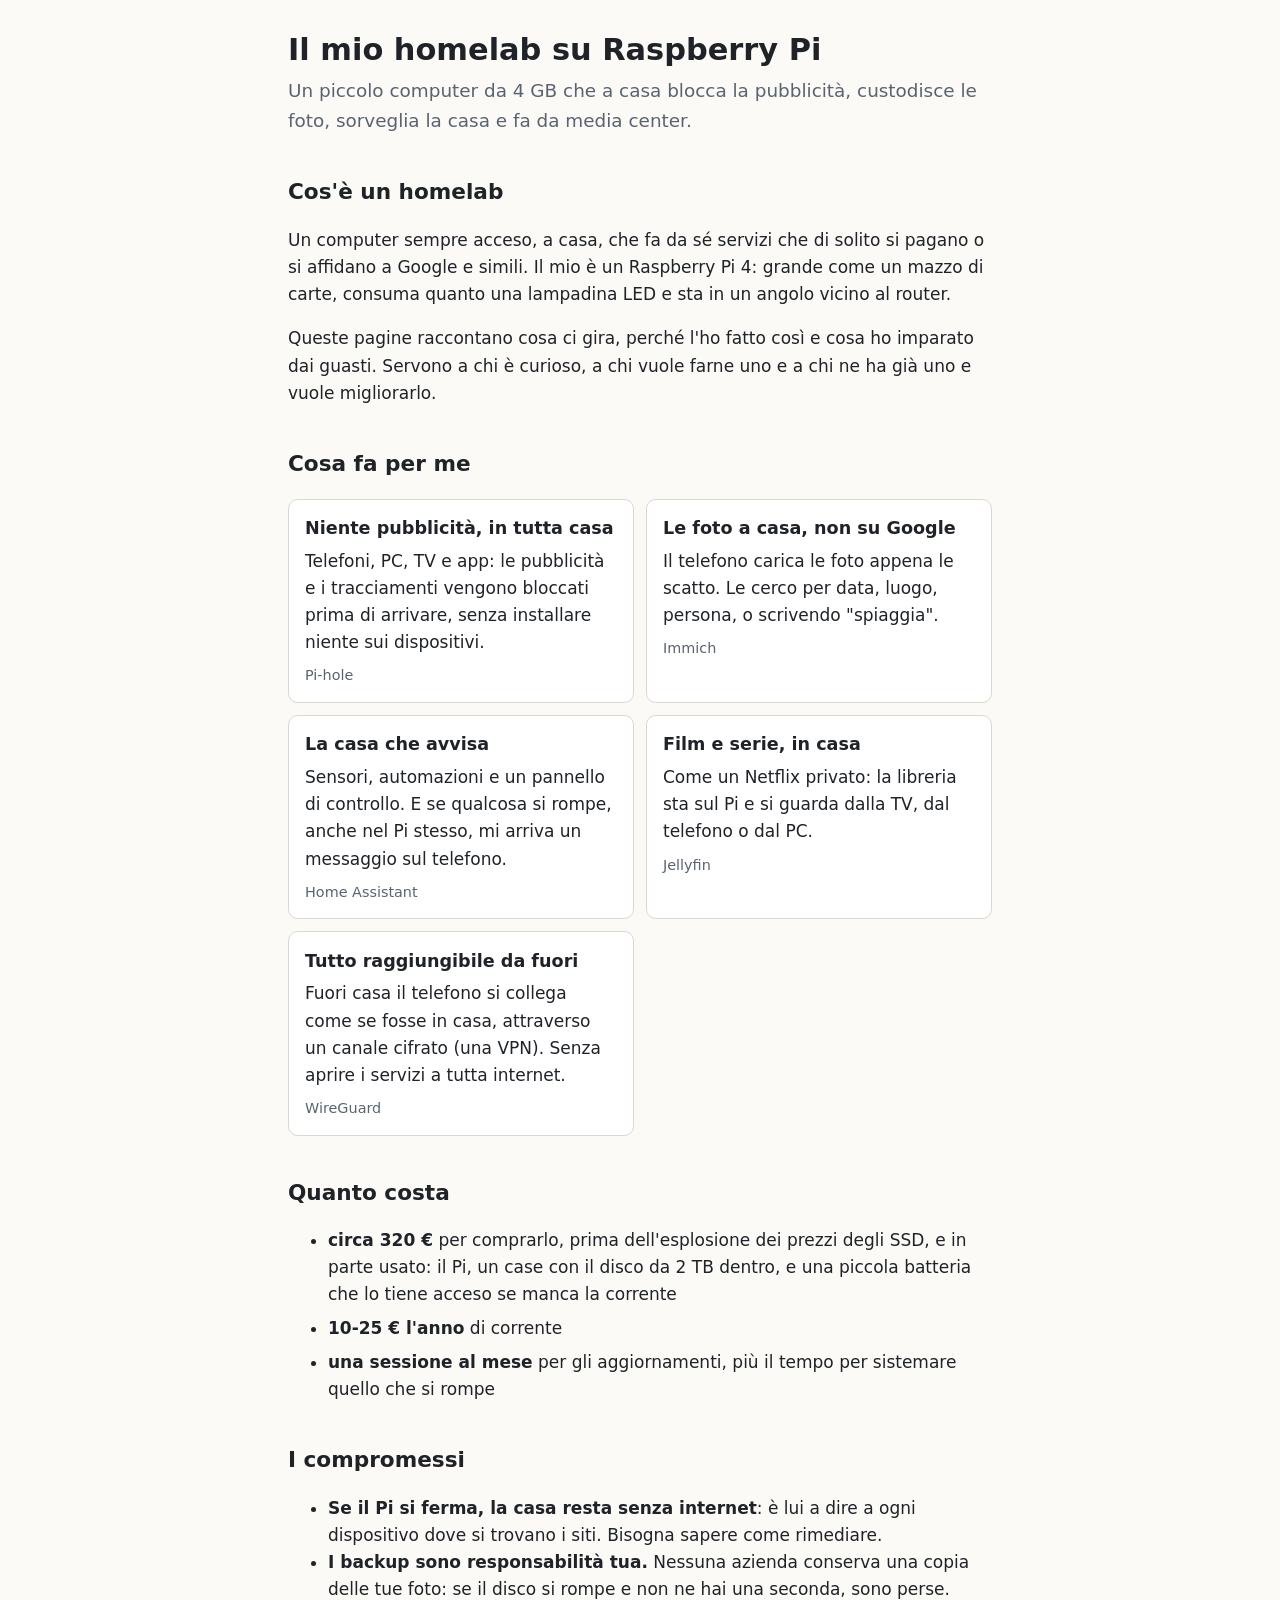
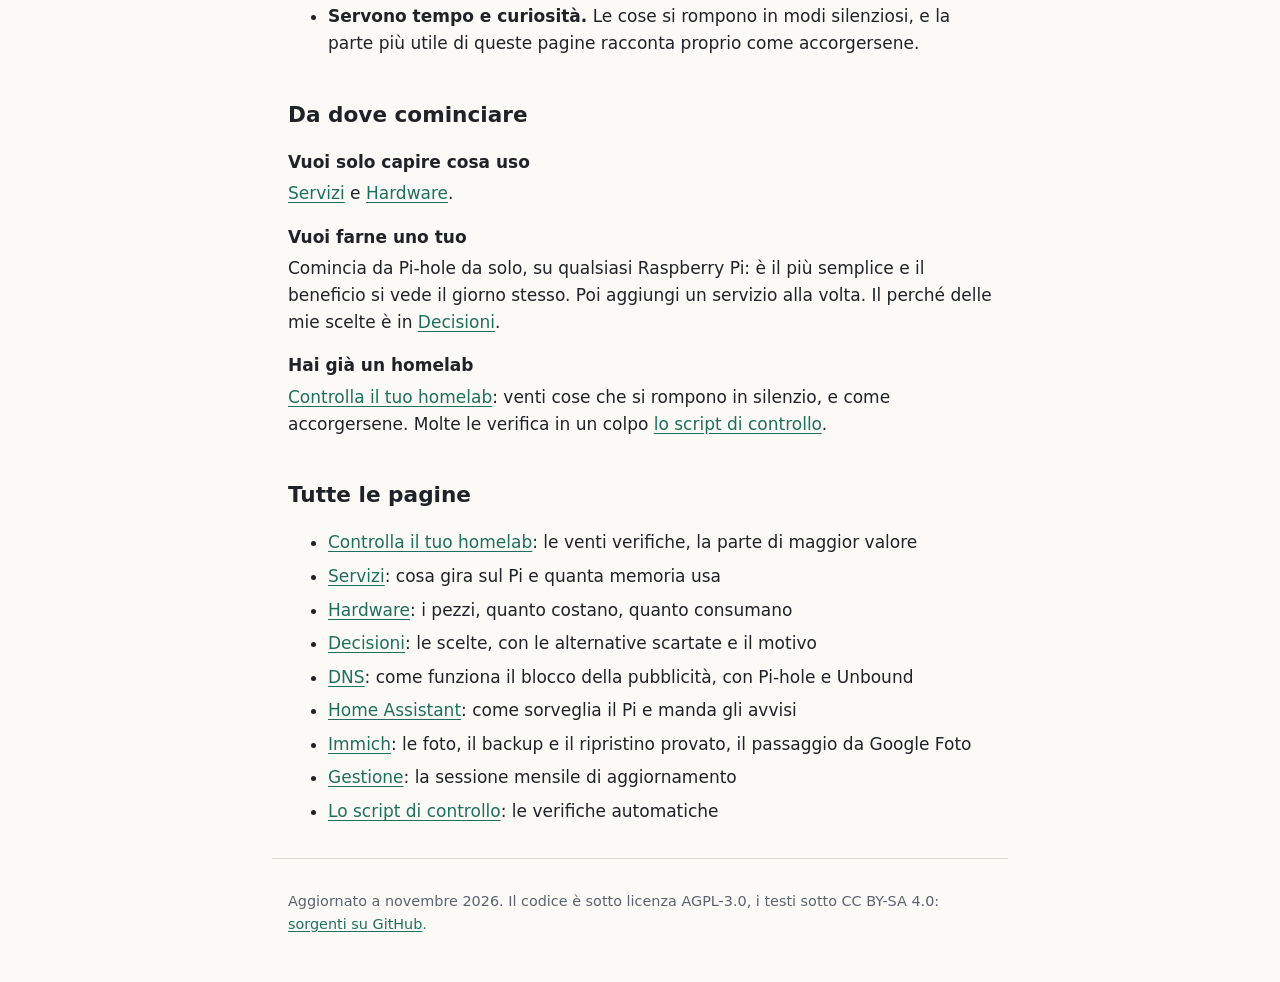
==== index.html @ 5ccc19b3 "feat: prima versione del sito Pagina iniziale, nove pagine in docs/, script controlla-homelab.sh e c" ====
<!DOCTYPE html>
<html lang="it">
<head>
    <meta charset="UTF-8">
    <meta name="viewport" content="width=device-width, initial-scale=1.0">
    <meta name="robots" content="noindex">
    <meta name="referrer" content="no-referrer">
    <meta http-equiv="Content-Security-Policy" content="default-src 'self'; img-src 'self' data:; base-uri 'self'">
    <title>Il mio homelab su Raspberry Pi</title>
    <link rel="icon" href="data:,">
    <link rel="stylesheet" href="assets/style.css">
</head>
<body>
<main>
    <header>
        <h1>Il mio homelab su Raspberry Pi</h1>
        <p class="sottotitolo">Un piccolo computer da 4 GB che a casa blocca la pubblicità, custodisce
        le foto, sorveglia la casa e fa da media center.</p>
    </header>

    <section>
        <h2>Cos'è un homelab</h2>
        <p>Un computer sempre acceso, a casa, che fa da sé servizi che di solito si pagano o si
        affidano a Google e simili. Il mio è un Raspberry Pi 4: grande come un mazzo di carte,
        consuma quanto una lampadina LED e sta in un angolo vicino al router.</p>
        <p>Queste pagine raccontano cosa ci gira, perché l'ho fatto così e cosa ho imparato dai
        guasti. Servono a chi è curioso, a chi vuole farne uno e a chi ne ha già uno e vuole
        migliorarlo.</p>
    </section>

    <section>
        <h2>Cosa fa per me</h2>
        <ul class="riquadri">
            <li>
                <h3>Niente pubblicità, in tutta casa</h3>
                <p>Telefoni, PC, TV e app: le pubblicità e i tracciamenti vengono bloccati prima
                di arrivare, senza installare niente sui dispositivi.</p>
                <p class="programma">Pi-hole</p>
            </li>
            <li>
                <h3>Le foto a casa, non su Google</h3>
                <p>Il telefono carica le foto appena le scatto. Le cerco per data, luogo, persona,
                o scrivendo "spiaggia".</p>
                <p class="programma">Immich</p>
            </li>
            <li>
                <h3>La casa che avvisa</h3>
                <p>Sensori, automazioni e un pannello di controllo. E se qualcosa si rompe, anche
                nel Pi stesso, mi arriva un messaggio sul telefono.</p>
                <p class="programma">Home Assistant</p>
            </li>
            <li>
                <h3>Film e serie, in casa</h3>
                <p>Come un Netflix privato: la libreria sta sul Pi e si guarda dalla TV, dal
                telefono o dal PC.</p>
                <p class="programma">Jellyfin</p>
            </li>
            <li>
                <h3>Tutto raggiungibile da fuori</h3>
                <p>Fuori casa il telefono si collega come se fosse in casa, attraverso un canale
                cifrato (una VPN). Senza aprire i servizi a tutta internet.</p>
                <p class="programma">WireGuard</p>
            </li>
        </ul>
    </section>

    <section>
        <h2>Quanto costa</h2>
        <ul class="cifre">
            <li><strong>circa 320 €</strong> per comprarlo, prima dell'esplosione dei prezzi degli
            SSD, e in parte usato: il Pi, un case con il disco da 2 TB dentro, e una piccola
            batteria che lo tiene acceso se manca la corrente</li>
            <li><strong>10-25 € l'anno</strong> di corrente</li>
            <li><strong>una sessione al mese</strong> per gli aggiornamenti, più il tempo per
            sistemare quello che si rompe</li>
        </ul>
    </section>

    <section>
        <h2>I compromessi</h2>
        <ul>
            <li><strong>Se il Pi si ferma, la casa resta senza internet</strong>: è lui a dire a
            ogni dispositivo dove si trovano i siti. Bisogna sapere come rimediare.</li>
            <li><strong>I backup sono responsabilità tua.</strong> Nessuna azienda conserva una
            copia delle tue foto: se il disco si rompe e non ne hai una seconda, sono perse.</li>
            <li><strong>Servono tempo e curiosità.</strong> Le cose si rompono in modi
            silenziosi, e la parte più utile di queste pagine racconta proprio come
            accorgersene.</li>
        </ul>
    </section>

    <section>
        <h2>Da dove cominciare</h2>
        <dl class="percorsi">
            <dt>Vuoi solo capire cosa uso</dt>
            <dd><a href="pagina.html?doc=servizi">Servizi</a> e
            <a href="pagina.html?doc=hardware">Hardware</a>.</dd>
            <dt>Vuoi farne uno tuo</dt>
            <dd>Comincia da Pi-hole da solo, su qualsiasi Raspberry Pi: è il più semplice e il
            beneficio si vede il giorno stesso. Poi aggiungi un servizio alla volta. Il perché
            delle mie scelte è in <a href="pagina.html?doc=decisioni">Decisioni</a>.</dd>
            <dt>Hai già un homelab</dt>
            <dd><a href="pagina.html?doc=controlla">Controlla il tuo homelab</a>: venti cose che
            si rompono in silenzio, e come accorgersene. Molte le verifica in un colpo
            <a href="pagina.html?doc=diagnostica">lo script di controllo</a>.</dd>
        </dl>
    </section>

    <section>
        <h2>Tutte le pagine</h2>
        <ul class="indice">
            <li><a href="pagina.html?doc=controlla">Controlla il tuo homelab</a>: le venti
            verifiche, la parte di maggior valore</li>
            <li><a href="pagina.html?doc=servizi">Servizi</a>: cosa gira sul Pi e quanta memoria
            usa</li>
            <li><a href="pagina.html?doc=hardware">Hardware</a>: i pezzi, quanto costano, quanto
            consumano</li>
            <li><a href="pagina.html?doc=decisioni">Decisioni</a>: le scelte, con le alternative
            scartate e il motivo</li>
            <li><a href="pagina.html?doc=dns">DNS</a>: come funziona il blocco della pubblicità,
            con Pi-hole e Unbound</li>
            <li><a href="pagina.html?doc=home-assistant">Home Assistant</a>: come sorveglia il Pi
            e manda gli avvisi</li>
            <li><a href="pagina.html?doc=immich">Immich</a>: le foto, il backup e il ripristino
            provato, il passaggio da Google Foto</li>
            <li><a href="pagina.html?doc=gestione">Gestione</a>: la sessione mensile di
            aggiornamento</li>
            <li><a href="pagina.html?doc=diagnostica">Lo script di controllo</a>: le verifiche
            automatiche</li>
        </ul>
    </section>
</main>

<footer>
    <p>Aggiornato a novembre 2026. Il codice è sotto licenza AGPL-3.0, i testi sotto
    CC BY-SA 4.0: <a href="https://github.com/AlbGri/raspi-homelab">sorgenti su GitHub</a>.</p>
</footer>
</body>
</html>
---- assets/style.css ----
:root {
    --sfondo: #fbfaf7;
    --testo: #1f2328;
    --tenue: #5b6370;
    --bordo: #dcd8cf;
    --riquadro: #ffffff;
    --accento: #1f6f5c;
    --codice: #f1efe9;
    color-scheme: light;
}

@media (prefers-color-scheme: dark) {
    :root {
        --sfondo: #16181b;
        --testo: #e6e3dc;
        --tenue: #9aa1ab;
        --bordo: #2e3238;
        --riquadro: #1d2024;
        --accento: #6cc4a8;
        --codice: #23272c;
        color-scheme: dark;
    }
}

* { box-sizing: border-box; }

body {
    margin: 0;
    background: var(--sfondo);
    color: var(--testo);
    font: 1.0625rem/1.6 system-ui, -apple-system, "Segoe UI", Roboto, sans-serif;
}

/* La lunghezza del rigo la decide la colonna: il testo dentro va a capo solo al suo bordo */
main, footer {
    max-width: 46rem;
    margin: 0 auto;
    padding: 0 1rem;
}

main { padding-block: 2rem 1rem; }

h1 { font-size: 1.9rem; line-height: 1.2; margin: 0 0 0.5rem; }
h2 { font-size: 1.35rem; margin: 2.5rem 0 0.75rem; }
h3 { font-size: 1.1rem; margin: 1.75rem 0 0.5rem; }

.sottotitolo { color: var(--tenue); font-size: 1.15rem; margin-top: 0; }

a { color: var(--accento); text-underline-offset: 0.15em; }

/* --- Pagina iniziale --- */

.riquadri {
    list-style: none;
    padding: 0;
    display: grid;
    gap: 0.75rem;
}
@media (min-width: 40rem) {
    .riquadri { grid-template-columns: 1fr 1fr; }
}
.riquadri li {
    background: var(--riquadro);
    border: 1px solid var(--bordo);
    border-radius: 0.6rem;
    padding: 0.9rem 1rem;
}
.riquadri h3 { margin: 0 0 0.35rem; }
.riquadri p { margin: 0 0 0.5rem; }
.riquadri .programma {
    margin: 0;
    color: var(--tenue);
    font-size: 0.9rem;
}

.cifre li, .indice li { margin-bottom: 0.4rem; }

.percorsi dt { font-weight: 600; margin-top: 1rem; }
.percorsi dd { margin: 0.25rem 0 0; }

/* --- Pagine dei documenti --- */

.torna { display: inline-block; margin-bottom: 1rem; }

pre, table {
    display: block;
    overflow-x: auto;
}
pre {
    background: var(--codice);
    border-radius: 0.5rem;
    padding: 0.75rem 1rem;
    font-size: 0.875rem;
    line-height: 1.45;
}
code {
    font-family: ui-monospace, "Cascadia Mono", Consolas, monospace;
    font-size: 0.9em;
}
:not(pre) > code {
    background: var(--codice);
    padding: 0.1em 0.3em;
    border-radius: 0.25rem;
    overflow-wrap: anywhere;
}

table { border-collapse: collapse; margin: 1rem 0; }
th, td {
    border: 1px solid var(--bordo);
    padding: 0.4rem 0.6rem;
    text-align: left;
    vertical-align: top;
}
th { background: var(--codice); }

h3[id^="voce-"] { scroll-margin-top: 1rem; }
:target { outline: 2px solid var(--accento); outline-offset: 0.3rem; border-radius: 0.2rem; }

.errore {
    border: 1px solid var(--bordo);
    border-left: 4px solid #c0392b;
    padding: 0.75rem 1rem;
    background: var(--riquadro);
}

footer {
    border-top: 1px solid var(--bordo);
    padding-block: 1rem 2rem;
    color: var(--tenue);
    font-size: 0.9rem;
}
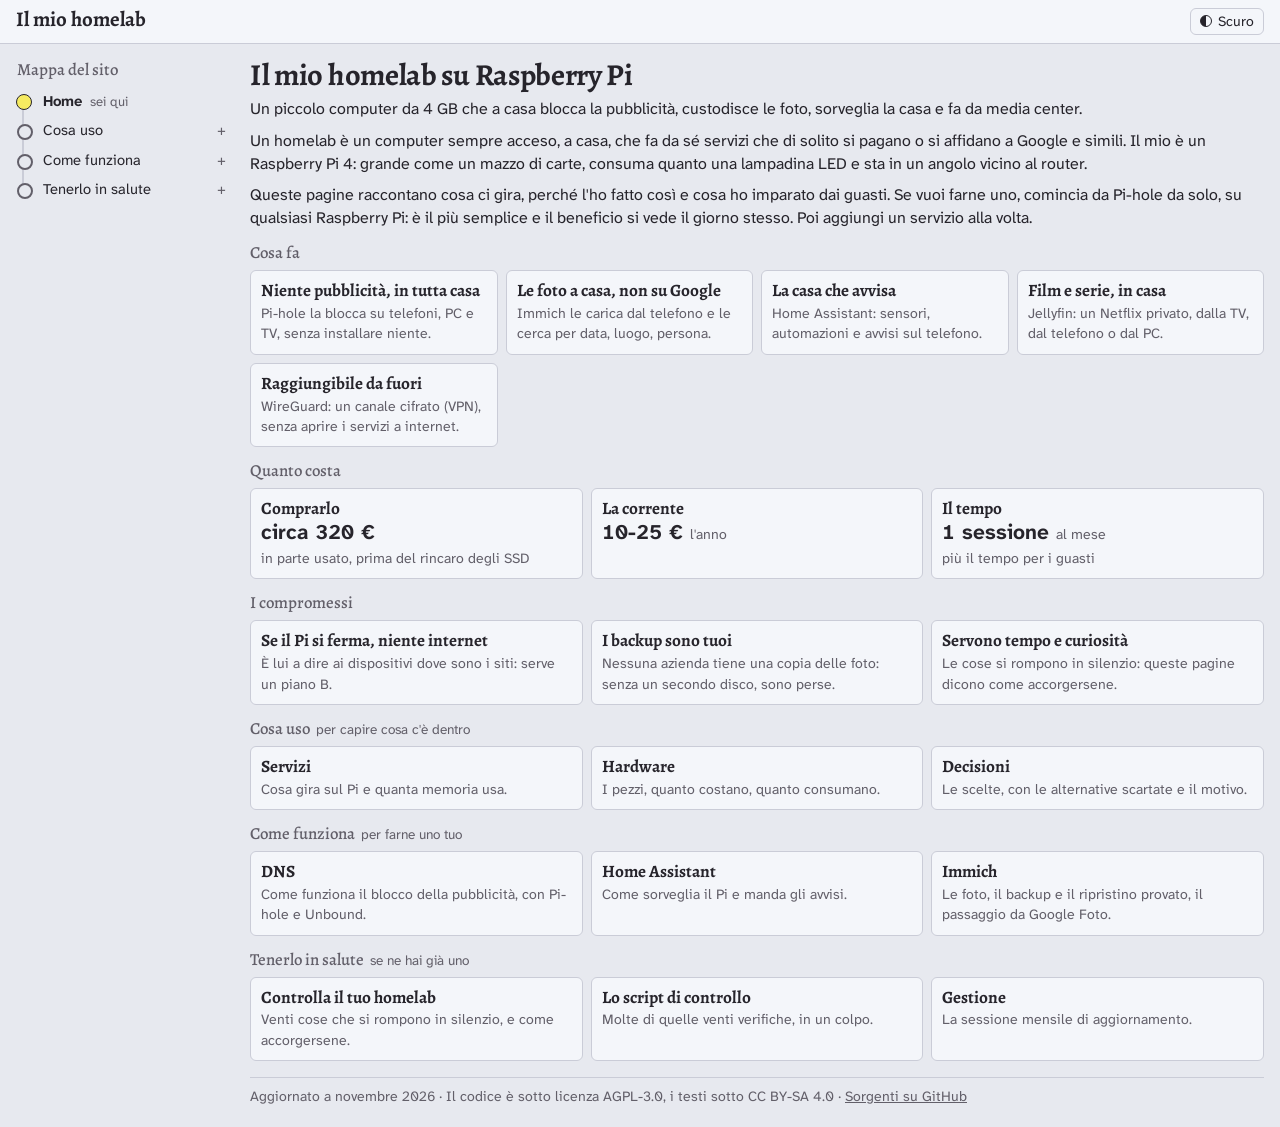
==== commit 5e79285a: "feat: stile comune, mappa del sito e marked servito dal sito Co-Authored-By: Claude Opus 5.5 <norepl" ====
--- a/index.html
+++ b/index.html
@@ -8,132 +8,112 @@
     <meta http-equiv="Content-Security-Policy" content="default-src 'self'; img-src 'self' data:; base-uri 'self'">
     <title>Il mio homelab su Raspberry Pi</title>
     <link rel="icon" href="data:,">
+    <link rel="stylesheet" href="assets/caratteri/caratteri.css">
+    <link rel="stylesheet" href="assets/stile-comune.css">
     <link rel="stylesheet" href="assets/style.css">
+    <script src="assets/sito.js"></script>
 </head>
 <body>
-<main>
-    <header>
+<header class="barra">
+    <a class="marchio" href="./">Il mio homelab</a>
+    <span class="briciole"></span>
+    <span class="controlli"><button type="button" class="btn tema" id="tema"><i></i><span class="et">Scuro</span></button></span>
+</header>
+<div class="pagina">
+    <nav id="mappa" aria-label="Mappa del sito"></nav>
+    <main>
         <h1>Il mio homelab su Raspberry Pi</h1>
-        <p class="sottotitolo">Un piccolo computer da 4 GB che a casa blocca la pubblicità, custodisce
-        le foto, sorveglia la casa e fa da media center.</p>
-    </header>
+        <p>Un piccolo computer da 4 GB che a casa blocca la pubblicità, custodisce le foto,
+        sorveglia la casa e fa da media center.</p>
+        <p>Un homelab è un computer sempre acceso, a casa, che fa da sé servizi che di solito si
+        pagano o si affidano a Google e simili. Il mio è un Raspberry Pi 4: grande come un mazzo di
+        carte, consuma quanto una lampadina LED e sta in un angolo vicino al router.</p>
+        <p>Queste pagine raccontano cosa ci gira, perché l'ho fatto così e cosa ho imparato dai
+        guasti. Se vuoi farne uno, comincia da Pi-hole da solo, su qualsiasi Raspberry Pi: è il più
+        semplice e il beneficio si vede il giorno stesso. Poi aggiungi un servizio alla volta.</p>
 
-    <section>
-        <h2>Cos'è un homelab</h2>
-        <p>Un computer sempre acceso, a casa, che fa da sé servizi che di solito si pagano o si
-        affidano a Google e simili. Il mio è un Raspberry Pi 4: grande come un mazzo di carte,
-        consuma quanto una lampadina LED e sta in un angolo vicino al router.</p>
-        <p>Queste pagine raccontano cosa ci gira, perché l'ho fatto così e cosa ho imparato dai
-        guasti. Servono a chi è curioso, a chi vuole farne uno e a chi ne ha già uno e vuole
-        migliorarlo.</p>
-    </section>
+        <section class="fila">
+            <h2>Cosa fa</h2>
+            <div class="riquadri larghi">
+                <a class="riquadro" href="pagina.html?doc=dns"><span class="r-titolo">Niente pubblicità, in tutta casa</span>
+                    <span class="r-nota">Pi-hole la blocca su telefoni, PC e TV, senza installare niente.</span></a>
+                <a class="riquadro" href="pagina.html?doc=immich"><span class="r-titolo">Le foto a casa, non su Google</span>
+                    <span class="r-nota">Immich le carica dal telefono e le cerca per data, luogo, persona.</span></a>
+                <a class="riquadro" href="pagina.html?doc=home-assistant"><span class="r-titolo">La casa che avvisa</span>
+                    <span class="r-nota">Home Assistant: sensori, automazioni e avvisi sul telefono.</span></a>
+                <a class="riquadro" href="pagina.html?doc=servizi"><span class="r-titolo">Film e serie, in casa</span>
+                    <span class="r-nota">Jellyfin: un Netflix privato, dalla TV, dal telefono o dal PC.</span></a>
+                <a class="riquadro" href="pagina.html?doc=servizi"><span class="r-titolo">Raggiungibile da fuori</span>
+                    <span class="r-nota">WireGuard: un canale cifrato (VPN), senza aprire i servizi a internet.</span></a>
+            </div>
+        </section>
 
-    <section>
-        <h2>Cosa fa per me</h2>
-        <ul class="riquadri">
-            <li>
-                <h3>Niente pubblicità, in tutta casa</h3>
-                <p>Telefoni, PC, TV e app: le pubblicità e i tracciamenti vengono bloccati prima
-                di arrivare, senza installare niente sui dispositivi.</p>
-                <p class="programma">Pi-hole</p>
-            </li>
-            <li>
-                <h3>Le foto a casa, non su Google</h3>
-                <p>Il telefono carica le foto appena le scatto. Le cerco per data, luogo, persona,
-                o scrivendo "spiaggia".</p>
-                <p class="programma">Immich</p>
-            </li>
-            <li>
-                <h3>La casa che avvisa</h3>
-                <p>Sensori, automazioni e un pannello di controllo. E se qualcosa si rompe, anche
-                nel Pi stesso, mi arriva un messaggio sul telefono.</p>
-                <p class="programma">Home Assistant</p>
-            </li>
-            <li>
-                <h3>Film e serie, in casa</h3>
-                <p>Come un Netflix privato: la libreria sta sul Pi e si guarda dalla TV, dal
-                telefono o dal PC.</p>
-                <p class="programma">Jellyfin</p>
-            </li>
-            <li>
-                <h3>Tutto raggiungibile da fuori</h3>
-                <p>Fuori casa il telefono si collega come se fosse in casa, attraverso un canale
-                cifrato (una VPN). Senza aprire i servizi a tutta internet.</p>
-                <p class="programma">WireGuard</p>
-            </li>
-        </ul>
-    </section>
+        <section class="fila">
+            <h2>Quanto costa</h2>
+            <div class="riquadri">
+                <a class="riquadro" href="pagina.html?doc=hardware"><span class="r-titolo">Comprarlo</span>
+                    <span class="r-riga"><span class="r-num">circa 320 €</span></span>
+                    <span class="r-nota">in parte usato, prima del rincaro degli SSD</span></a>
+                <a class="riquadro" href="pagina.html?doc=hardware"><span class="r-titolo">La corrente</span>
+                    <span class="r-riga"><span class="r-num">10-25 € <small>l'anno</small></span></span></a>
+                <a class="riquadro" href="pagina.html?doc=gestione"><span class="r-titolo">Il tempo</span>
+                    <span class="r-riga"><span class="r-num">1 sessione <small>al mese</small></span></span>
+                    <span class="r-nota">più il tempo per i guasti</span></a>
+            </div>
+        </section>
 
-    <section>
-        <h2>Quanto costa</h2>
-        <ul class="cifre">
-            <li><strong>circa 320 €</strong> per comprarlo, prima dell'esplosione dei prezzi degli
-            SSD, e in parte usato: il Pi, un case con il disco da 2 TB dentro, e una piccola
-            batteria che lo tiene acceso se manca la corrente</li>
-            <li><strong>10-25 € l'anno</strong> di corrente</li>
-            <li><strong>una sessione al mese</strong> per gli aggiornamenti, più il tempo per
-            sistemare quello che si rompe</li>
-        </ul>
-    </section>
+        <section class="fila">
+            <h2>I compromessi</h2>
+            <div class="riquadri larghi">
+                <a class="riquadro" href="pagina.html?doc=controlla#voce-2"><span class="r-titolo">Se il Pi si ferma, niente internet</span>
+                    <span class="r-nota">È lui a dire ai dispositivi dove sono i siti: serve un piano B.</span></a>
+                <a class="riquadro" href="pagina.html?doc=controlla#voce-20"><span class="r-titolo">I backup sono tuoi</span>
+                    <span class="r-nota">Nessuna azienda tiene una copia delle foto: senza un secondo disco, sono perse.</span></a>
+                <a class="riquadro" href="pagina.html?doc=controlla"><span class="r-titolo">Servono tempo e curiosità</span>
+                    <span class="r-nota">Le cose si rompono in silenzio: queste pagine dicono come accorgersene.</span></a>
+            </div>
+        </section>
 
-    <section>
-        <h2>I compromessi</h2>
-        <ul>
-            <li><strong>Se il Pi si ferma, la casa resta senza internet</strong>: è lui a dire a
-            ogni dispositivo dove si trovano i siti. Bisogna sapere come rimediare.</li>
-            <li><strong>I backup sono responsabilità tua.</strong> Nessuna azienda conserva una
-            copia delle tue foto: se il disco si rompe e non ne hai una seconda, sono perse.</li>
-            <li><strong>Servono tempo e curiosità.</strong> Le cose si rompono in modi
-            silenziosi, e la parte più utile di queste pagine racconta proprio come
-            accorgersene.</li>
-        </ul>
-    </section>
+        <section class="fila">
+            <h2>Cosa uso<small>per capire cosa c'è dentro</small></h2>
+            <div class="riquadri larghi">
+                <a class="riquadro" href="pagina.html?doc=servizi"><span class="r-titolo">Servizi</span>
+                    <span class="r-nota">Cosa gira sul Pi e quanta memoria usa.</span></a>
+                <a class="riquadro" href="pagina.html?doc=hardware"><span class="r-titolo">Hardware</span>
+                    <span class="r-nota">I pezzi, quanto costano, quanto consumano.</span></a>
+                <a class="riquadro" href="pagina.html?doc=decisioni"><span class="r-titolo">Decisioni</span>
+                    <span class="r-nota">Le scelte, con le alternative scartate e il motivo.</span></a>
+            </div>
+        </section>
 
-    <section>
-        <h2>Da dove cominciare</h2>
-        <dl class="percorsi">
-            <dt>Vuoi solo capire cosa uso</dt>
-            <dd><a href="pagina.html?doc=servizi">Servizi</a> e
-            <a href="pagina.html?doc=hardware">Hardware</a>.</dd>
-            <dt>Vuoi farne uno tuo</dt>
-            <dd>Comincia da Pi-hole da solo, su qualsiasi Raspberry Pi: è il più semplice e il
-            beneficio si vede il giorno stesso. Poi aggiungi un servizio alla volta. Il perché
-            delle mie scelte è in <a href="pagina.html?doc=decisioni">Decisioni</a>.</dd>
-            <dt>Hai già un homelab</dt>
-            <dd><a href="pagina.html?doc=controlla">Controlla il tuo homelab</a>: venti cose che
-            si rompono in silenzio, e come accorgersene. Molte le verifica in un colpo
-            <a href="pagina.html?doc=diagnostica">lo script di controllo</a>.</dd>
-        </dl>
-    </section>
+        <section class="fila">
+            <h2>Come funziona<small>per farne uno tuo</small></h2>
+            <div class="riquadri larghi">
+                <a class="riquadro" href="pagina.html?doc=dns"><span class="r-titolo">DNS</span>
+                    <span class="r-nota">Come funziona il blocco della pubblicità, con Pi-hole e Unbound.</span></a>
+                <a class="riquadro" href="pagina.html?doc=home-assistant"><span class="r-titolo">Home Assistant</span>
+                    <span class="r-nota">Come sorveglia il Pi e manda gli avvisi.</span></a>
+                <a class="riquadro" href="pagina.html?doc=immich"><span class="r-titolo">Immich</span>
+                    <span class="r-nota">Le foto, il backup e il ripristino provato, il passaggio da Google Foto.</span></a>
+            </div>
+        </section>
 
-    <section>
-        <h2>Tutte le pagine</h2>
-        <ul class="indice">
-            <li><a href="pagina.html?doc=controlla">Controlla il tuo homelab</a>: le venti
-            verifiche, la parte di maggior valore</li>
-            <li><a href="pagina.html?doc=servizi">Servizi</a>: cosa gira sul Pi e quanta memoria
-            usa</li>
-            <li><a href="pagina.html?doc=hardware">Hardware</a>: i pezzi, quanto costano, quanto
-            consumano</li>
-            <li><a href="pagina.html?doc=decisioni">Decisioni</a>: le scelte, con le alternative
-            scartate e il motivo</li>
-            <li><a href="pagina.html?doc=dns">DNS</a>: come funziona il blocco della pubblicità,
-            con Pi-hole e Unbound</li>
-            <li><a href="pagina.html?doc=home-assistant">Home Assistant</a>: come sorveglia il Pi
-            e manda gli avvisi</li>
-            <li><a href="pagina.html?doc=immich">Immich</a>: le foto, il backup e il ripristino
-            provato, il passaggio da Google Foto</li>
-            <li><a href="pagina.html?doc=gestione">Gestione</a>: la sessione mensile di
-            aggiornamento</li>
-            <li><a href="pagina.html?doc=diagnostica">Lo script di controllo</a>: le verifiche
-            automatiche</li>
-        </ul>
-    </section>
-</main>
+        <section class="fila">
+            <h2>Tenerlo in salute<small>se ne hai già uno</small></h2>
+            <div class="riquadri larghi">
+                <a class="riquadro" href="pagina.html?doc=controlla"><span class="r-titolo">Controlla il tuo homelab</span>
+                    <span class="r-nota">Venti cose che si rompono in silenzio, e come accorgersene.</span></a>
+                <a class="riquadro" href="pagina.html?doc=diagnostica"><span class="r-titolo">Lo script di controllo</span>
+                    <span class="r-nota">Molte di quelle venti verifiche, in un colpo.</span></a>
+                <a class="riquadro" href="pagina.html?doc=gestione"><span class="r-titolo">Gestione</span>
+                    <span class="r-nota">La sessione mensile di aggiornamento.</span></a>
+            </div>
+        </section>
 
-<footer>
-    <p>Aggiornato a novembre 2026. Il codice è sotto licenza AGPL-3.0, i testi sotto
-    CC BY-SA 4.0: <a href="https://github.com/AlbGri/raspi-homelab">sorgenti su GitHub</a>.</p>
-</footer>
+        <footer class="piede">Aggiornato a novembre 2026 · Il codice è sotto licenza AGPL-3.0, i
+            testi sotto CC BY-SA 4.0 · <a href="https://github.com/AlbGri/raspi-homelab">Sorgenti su GitHub</a></footer>
+    </main>
+</div>
+<button type="button" class="btn fab" id="apri-mappa">Mappa</button>
 </body>
 </html>
--- a/assets/caratteri/caratteri.css
+++ b/assets/caratteri/caratteri.css
@@ -0,0 +1,35 @@
+/* Caratteri dello stile comune AlbGri: si copia insieme a stile-comune.css e si collega prima di esso.
+   File variabili: un woff2 copre tutti i pesi (Alegreya 400-900, Atkinson Hyperlegible Next 200-800).
+   Licenze: OFL-*.txt in questa cartella. */
+
+@font-face {
+  font-family: Alegreya;
+  font-weight: 500 700;
+  font-display: swap;
+  src: url('alegreya-latin.woff2') format('woff2');
+  unicode-range: U+0000-00FF, U+0131, U+0152-0153, U+02BB-02BC, U+02C6, U+02DA, U+02DC, U+0304, U+0308, U+0329, U+2000-206F, U+20AC, U+2122, U+2191, U+2193, U+2212, U+2215, U+FEFF, U+FFFD;
+}
+
+@font-face {
+  font-family: Alegreya;
+  font-weight: 500 700;
+  font-display: swap;
+  src: url('alegreya-latin-ext.woff2') format('woff2');
+  unicode-range: U+0100-02BA, U+02BD-02C5, U+02C7-02CC, U+02CE-02D7, U+02DD-02FF, U+0304, U+0308, U+0329, U+1D00-1DBF, U+1E00-1E9F, U+1EF2-1EFF, U+2020, U+20A0-20AB, U+20AD-20C4, U+2113, U+2C60-2C7F, U+A720-A7FF;
+}
+
+@font-face {
+  font-family: 'Atkinson Hyperlegible Next';
+  font-weight: 400 700;
+  font-display: swap;
+  src: url('atkinson-next-latin.woff2') format('woff2');
+  unicode-range: U+0000-00FF, U+0131, U+0152-0153, U+02BB-02BC, U+02C6, U+02DA, U+02DC, U+0304, U+0308, U+0329, U+2000-206F, U+20AC, U+2122, U+2191, U+2193, U+2212, U+2215, U+FEFF, U+FFFD;
+}
+
+@font-face {
+  font-family: 'Atkinson Hyperlegible Next';
+  font-weight: 400 700;
+  font-display: swap;
+  src: url('atkinson-next-latin-ext.woff2') format('woff2');
+  unicode-range: U+0100-02BA, U+02BD-02C5, U+02C7-02CC, U+02CE-02D7, U+02DD-02FF, U+0304, U+0308, U+0329, U+1D00-1DBF, U+1E00-1E9F, U+1EF2-1EFF, U+2020, U+20A0-20AB, U+20AD-20C4, U+2113, U+2C60-2C7F, U+A720-A7FF;
+}
--- a/assets/stile-comune.css
+++ b/assets/stile-comune.css
@@ -0,0 +1,220 @@
+/* Stile comune AlbGri - versione 2026-11-21
+   Regole e motivi: progetto albgri-stile
+   Questo file si copia nei progetti: le modifiche si fanno nell'originale e poi si ricopia.
+   Caratteri: cartella caratteri/ accanto a questo file, da copiare insieme; caratteri.css va collegato prima. */
+
+/* ---- Variabili ---- */
+:root {
+  color-scheme: light;
+  --serif: Alegreya, Palatino, Georgia, serif;
+  --sans: "Atkinson Hyperlegible Next", "Segoe UI", Roboto, sans-serif;
+  --mono: ui-monospace, "Cascadia Mono", Consolas, monospace;
+  --bg: #e7e9ef; --surface: #f4f6fa; --surface-2: #edeff6; --ink: #26242b; --muted: #625f69; --line: #caccd7;
+  --accent: #f6eb61; --on-accent: #26242b; --pericolo: #a12623;
+  /* Sul chiaro il giallo non si legge come testo: il segno e' l'inchiostro e l'accento un tratto di evidenziatore */
+  --segno: var(--ink); --sottolinea: none; --evidenzia: linear-gradient(transparent 58%, var(--accent) 58%);
+  /* Serie dei grafici, in ordine fisso: blu petrolio, ruggine, viola, verde bosco, prugna, turchese, ocra, mattone */
+  --s1: #1d85b0; --s2: #c06325; --s3: #5e3d9e; --s4: #317a45; --s5: #912e6e; --s6: #009f98; --s7: #9d6d1c; --s8: #843b3e;
+  --dato: var(--s1);
+  /* Scale delle mappe: --seq1 e' il valore basso; --div1 il piu' sotto lo zero (blu), --div4 lo zero, --div7 il piu' sopra (ruggine) */
+  --seq1: #d2edfc; --seq2: #8fcae9; --seq3: #45a4d0; --seq4: #097ca6; --seq5: #015473;
+  --div1: #026083; --div2: #3294c0; --div3: #90c6e3; --div4: #e4e6ec; --div5: #e4b196; --div6: #be7449; --div7: #814622;
+  --nessun-dato: repeating-linear-gradient(45deg, var(--line) 0 2px, var(--surface) 2px 6px);
+}
+/* Scuro per scelta salvata (data-tema) oppure, senza scelta, secondo il sistema: i due blocchi restano uguali */
+:root[data-tema="scuro"] {
+  color-scheme: dark;
+  --bg: #19171c; --surface: #232025; --surface-2: #2b282e; --ink: #e7e7ee; --muted: #a6a5af; --line: #3f3b44;
+  --on-accent: #19171c; --segno: var(--accent); --sottolinea: underline; --evidenzia: none; --pericolo: #f2897e;
+  --s1: #2f98c6; --s2: #d07843; --s3: #805fca; --s4: #56a76a; --s5: #b54481; --s6: #00aaa3; --s7: #b28c32; --s8: #b04d59;
+  --seq1: #1e3c4b; --seq2: #215c78; --seq3: #2a81a8; --seq4: #4caad7; --seq5: #98d4f3;
+  --div1: #8eceef; --div2: #3d9eca; --div3: #1e6c8d; --div4: #383a41; --div5: #8c5331; --div6: #c87d52; --div7: #efb696;
+}
+@media (prefers-color-scheme: dark) {
+  :root:not([data-tema="chiaro"]) {
+    color-scheme: dark;
+    --bg: #19171c; --surface: #232025; --surface-2: #2b282e; --ink: #e7e7ee; --muted: #a6a5af; --line: #3f3b44;
+    --on-accent: #19171c; --segno: var(--accent); --sottolinea: underline; --evidenzia: none; --pericolo: #f2897e;
+    --s1: #2f98c6; --s2: #d07843; --s3: #805fca; --s4: #56a76a; --s5: #b54481; --s6: #00aaa3; --s7: #b28c32; --s8: #b04d59;
+    --seq1: #1e3c4b; --seq2: #215c78; --seq3: #2a81a8; --seq4: #4caad7; --seq5: #98d4f3;
+    --div1: #8eceef; --div2: #3d9eca; --div3: #1e6c8d; --div4: #383a41; --div5: #8c5331; --div6: #c87d52; --div7: #efb696;
+  }
+}
+
+/* ---- Base ---- */
+* { box-sizing: border-box; }
+body { margin: 0; background: var(--bg); color: var(--ink); font: 16px/1.45 var(--sans); }
+:focus-visible { outline: 3px solid var(--segno); outline-offset: 2px; }
+p { margin: 0 0 8px; }
+input[type="checkbox"], input[type="radio"] { accent-color: var(--ink); }
+.tenue { color: var(--muted); }
+a.rimando { color: var(--segno); font-weight: 700; text-decoration: var(--sottolinea); text-underline-offset: 2px; background-image: var(--evidenzia); }
+
+/* ---- Guscio: barra, mappa, pagina ---- */
+.barra { position: sticky; top: 0; z-index: 5; display: flex; flex-wrap: wrap; align-items: baseline; gap: 2px 14px; padding: 8px 16px;
+  background: var(--surface); border-bottom: 1px solid var(--line); }
+.marchio { font: 700 1.3rem/1.1 var(--serif); color: inherit; text-decoration: none; }
+.briciole, .aggiornato { font-size: .9rem; color: var(--muted); }
+.briciole a { color: inherit; }
+.aggiornato { margin-left: auto; }
+
+.pagina { display: grid; grid-template-columns: 216px minmax(0, 1fr); gap: 0 18px; align-items: start; padding: 14px 16px 20px; }
+
+/* Mappa "voi siete qui": una linea con le fermate, il ramo corrente aperto */
+#mappa { position: sticky; top: 58px; max-height: calc(100vh - 70px); overflow: auto; padding-left: 1px; font-size: .92rem; }
+/* padding-left: overflow taglia il pallino "sei qui" (left: -1px); sul telefono lo sostituisce il padding sotto */
+#mappa h2 { font: 500 1.05rem var(--serif); color: var(--muted); margin: 0 0 6px; }
+#mappa ul { list-style: none; margin: 0; padding: 0; }
+#mappa li { position: relative; padding-left: 20px; }
+#mappa li::before { content: ""; position: absolute; left: 5px; top: 0; bottom: 0; width: 2px; background: var(--line); }
+#mappa > ul > li:first-child::before { top: 14px; }
+#mappa li:last-child::before { bottom: auto; height: 14px; }
+#mappa a, #mappa summary { display: block; padding: 4px 6px; border-radius: 4px; color: inherit; text-decoration: none; cursor: pointer; list-style: none; }
+#mappa summary::-webkit-details-marker { display: none; }
+#mappa a:hover, #mappa summary:hover { background: var(--surface-2); }
+#mappa a::before, #mappa summary::before { content: ""; position: absolute; left: 0; top: 8px; width: 12px; height: 12px; border-radius: 50%;
+  background: var(--bg); border: 2px solid var(--muted); }
+#mappa li li a::before { left: 2px; top: 10px; width: 8px; height: 8px; }
+#mappa summary::after { content: "+"; float: right; color: var(--muted); }
+#mappa details[open] > summary::after { content: "\2212"; }
+#mappa a[aria-current] { font-weight: 700; }
+/* "sei qui" sempre col pallino grande, a ogni livello: in quello piccolo il giallo non si vedeva */
+#mappa a[aria-current]::before { left: -1px; top: 7px; width: 14px; height: 14px; background: var(--accent); border: 1.5px solid var(--segno); }
+#mappa a[aria-current]::after { content: "sei qui"; margin-left: 8px; font-weight: 400; font-size: .82rem; color: var(--muted); }
+.btn.fab { display: none; }
+
+/* ---- Contenuto: titoli, pulsanti, sezioni ripiegate ---- */
+main { min-width: 0; }
+h1 { font: 700 1.9rem/1.1 var(--serif); letter-spacing: -.01em; margin: 0 0 6px; }
+.testata { display: flex; flex-wrap: wrap; gap: 6px 20px; align-items: center; justify-content: space-between; margin-bottom: 6px; }
+.testata h1 { margin: 0; }
+
+.btn { display: inline-block; border: 1px solid var(--line); background: var(--surface); color: var(--ink); border-radius: 6px; padding: 6px 12px;
+  font: .92rem/1.2 var(--sans); text-decoration: none; cursor: pointer; }
+.btn:hover:not(:disabled) { border-color: var(--muted); }
+.btn[aria-pressed="true"] { position: relative; background: var(--surface-2); border-color: var(--ink); }
+/* disattivato: si vede che c'e' ma non risponde, anche il giallo */
+.btn:disabled { opacity: .35; cursor: default; }
+.btn.primario { background: var(--accent); border-color: var(--segno); color: var(--on-accent); font-weight: 700; }
+.segmenti { display: inline-flex; }
+.segmenti .btn { border-radius: 0; margin-left: -1px; }
+.segmenti .btn:first-child { border-radius: 6px 0 0 6px; margin-left: 0; }
+.segmenti .btn:last-child { border-radius: 0 6px 6px 0; }
+
+details.piega { border-top: 1px solid var(--line); }
+details.piega summary { padding: 6px 0; font-weight: 700; cursor: pointer; }
+details.piega > :not(summary) { margin: 0 0 10px; }
+
+/* ---- Riquadri ---- */
+/* File di riquadri: griglia fitta sul computer, fila da scorrere col dito sul telefono */
+.fila { margin: 12px 0 0; }
+.fila > h2 { font: 500 1.05rem var(--serif); color: var(--muted); margin: 0 0 6px; }
+.fila > h2 small { font: .85rem var(--sans); margin-left: 6px; }
+/* auto-fit: ogni fila occupa tutta la larghezza, senza buchi a destra */
+.riquadri { display: grid; grid-template-columns: repeat(auto-fit, minmax(134px, 1fr)); gap: 8px; }
+/* riquadri di solo testo: piu' larghi, per stare su due o tre righe */
+.riquadri.larghi { grid-template-columns: repeat(auto-fit, minmax(210px, 1fr)); }
+.riquadro { display: flex; flex-direction: column; gap: 2px; padding: 9px 10px 10px;
+  background: var(--surface); border: 1px solid var(--line); border-radius: 6px; color: inherit; text-decoration: none; }
+.riquadro:hover { border-color: var(--ink); }
+.riquadro:hover .r-titolo, .riquadro:focus-visible .r-titolo { text-decoration: underline 3px var(--accent); text-underline-offset: 3px; }
+.r-titolo { font: 700 1.08rem/1.2 var(--serif); }
+.r-riga { display: flex; flex-wrap: wrap; align-items: baseline; justify-content: space-between; gap: 0 8px; }
+.r-num { font-size: 1.3rem; font-weight: 700; line-height: 1.2; font-variant-numeric: tabular-nums; }
+.r-num small { font-size: .88rem; font-weight: 400; color: var(--muted); }
+.r-nota { font-size: .88rem; color: var(--muted); }
+/* la riga descrittiva sta in due righe: il resto si legge nella pagina */
+.riquadro > .r-nota { display: -webkit-box; -webkit-box-orient: vertical; -webkit-line-clamp: 2; overflow: hidden; }
+.scintilla { width: 100%; height: 24px; margin-top: auto; overflow: visible; }
+.scintilla path { fill: none; stroke: var(--dato); stroke-width: 1.5; stroke-linejoin: round; vector-effect: non-scaling-stroke; }
+.scintilla .fine { stroke-width: 5; stroke-linecap: round; }
+
+/* ---- Pagina di contenuto: grafico, numeri, tabella ---- */
+.storia { display: grid; grid-template-columns: minmax(0, 1fr) 300px; gap: 12px 22px; align-items: start; }
+.scheda { background: var(--surface); border: 1px solid var(--line); border-radius: 6px; padding: 10px 12px; }
+.scheda h2 { font: 700 1rem var(--sans); margin: 0 0 4px; }
+.grafico { position: relative; margin-top: 6px; }
+.grafico svg { display: block; width: 100%; touch-action: pan-y; }
+.grafico text { font: 12.5px var(--sans); fill: var(--muted); }
+.grafico text.valore { fill: var(--ink); font-weight: 700; }
+.g-banda { fill: var(--surface-2); }
+.g-griglia { stroke: var(--line); }
+.g-mirino { stroke: var(--muted); }
+.g-linea { fill: none; stroke: var(--dato); stroke-width: 2; stroke-linejoin: round; }
+.g-punto { fill: var(--dato); stroke: var(--surface); stroke-width: 2; }
+.punta { position: absolute; padding: 3px 8px; background: var(--surface); border: 1px solid var(--ink); border-radius: 4px; font-size: .88rem;
+  white-space: nowrap; pointer-events: none; }
+.numeri { margin: 0 0 10px; }
+.numeri div { display: flex; justify-content: space-between; gap: 12px; padding: 5px 0; border-bottom: 1px solid var(--line); }
+.numeri dt { color: var(--muted); }
+.numeri dd { margin: 0; font-weight: 700; font-variant-numeric: tabular-nums; }
+.tabella { width: 100%; border-collapse: collapse; font-variant-numeric: tabular-nums; }
+.tabella th, .tabella td { padding: 3px 0; border-bottom: 1px solid var(--line); text-align: right; }
+.tabella th:first-child, .tabella td:first-child { text-align: left; }
+
+/* ---- Piede ---- */
+.piede { margin-top: 16px; padding-top: 8px; border-top: 1px solid var(--line); font-size: .88rem; color: var(--muted); }
+.piede a { color: inherit; }
+
+/* ---- Controlli comuni: lingua, tema ---- */
+.controlli { display: flex; gap: 6px; align-items: center; margin-left: auto; }
+.aggiornato + .controlli { margin-left: 0; }
+.controlli .btn { padding: 4px 9px; font-size: .88rem; white-space: nowrap; }
+.lingua svg { width: 18px; height: 12px; margin-right: 5px; vertical-align: -1px; outline: 1px solid var(--line); }
+.tema i { display: inline-block; width: 12px; height: 12px; margin-right: 6px; vertical-align: -1px; border: 1.5px solid var(--ink); border-radius: 50%;
+  background: linear-gradient(90deg, var(--ink) 50%, transparent 50%); }
+
+/* ---- Componenti d'applicazione: campi, finestre, avvisi, pericolo, messaggi, icone ---- */
+/* 16 px nei campi: sotto quella misura iPhone ingrandisce la pagina al tocco */
+.campo { width: 100%; padding: 7px 9px; background: var(--surface); color: var(--ink); border: 1px solid var(--line); border-radius: 6px; font: 16px/1.3 var(--sans); }
+.campo:hover { border-color: var(--muted); }
+.campo:focus-visible { border-color: var(--ink); }
+.campo::placeholder { color: var(--muted); }
+textarea.campo.codice { font: 14px/1.4 var(--mono); }
+/* dentro una superficie il campo prende il colore della pagina, per staccarsi */
+.finestra .campo, .scheda .campo, .giorno .campo { background: var(--bg); }
+.etichetta { display: block; margin: 0 0 3px; font-size: .9rem; font-weight: 700; }
+dialog.finestra { width: min(92vw, 36rem); padding: 14px 16px; background: var(--surface); color: var(--ink); border: 1px solid var(--ink); border-radius: 6px; }
+dialog.finestra::backdrop { background: rgb(25 23 28 / .5); }
+dialog.finestra h2 { font: 700 1.25rem/1.2 var(--serif); margin: 0 0 8px; }
+/* azioni a destra, la principale per ultima */
+.azioni { display: flex; flex-wrap: wrap; gap: 8px; justify-content: flex-end; margin-top: 12px; }
+/* avvisi senza striscia colorata: un riquadro, e per l'errore la parola in testa */
+.avviso { padding: 8px 10px; background: var(--surface-2); border: 1px solid var(--line); border-radius: 6px; font-size: .92rem; }
+.avviso.errore { border-color: var(--pericolo); }
+.avviso.errore b { color: var(--pericolo); }
+.btn.pericolo { color: var(--pericolo); }
+.btn.pericolo:hover:not(:disabled) { border-color: var(--pericolo); }
+.btn.pericolo.pieno { background: var(--pericolo); border-color: var(--pericolo); color: var(--surface); font-weight: 700; }
+/* messaggio a colori invertiti: deve leggersi anche sopra una mappa */
+.toast { position: fixed; left: 50%; bottom: 16px; z-index: 30; transform: translateX(-50%); display: flex; gap: 12px; align-items: center;
+  max-width: min(92vw, 30rem); padding: 8px 8px 8px 14px; background: var(--ink); color: var(--bg); border-radius: 6px; font-size: .95rem; }
+.toast[hidden] { display: none; }
+.toast .btn { padding: 4px 10px; }
+.btn.icona { display: inline-grid; place-items: center; flex: none; width: 32px; height: 32px; padding: 0; }
+.btn.icona svg { width: 16px; height: 16px; fill: none; stroke: currentColor; stroke-width: 1.5; stroke-linecap: round; stroke-linejoin: round; }
+@media (pointer: coarse) { .btn.icona { width: 44px; height: 44px; } }
+
+/* ---- Telefono ---- */
+@media (max-width: 760px) {
+  .pagina { grid-template-columns: minmax(0, 1fr); padding: 10px 12px 60px; }
+  .aggiornato { display: none; }
+  h1 { font-size: 1.55rem; }
+  #mappa { position: fixed; inset: auto 0 0 0; top: auto; z-index: 20; max-height: 72vh; padding: 12px 16px 70px; background: var(--surface);
+    border-top: 2px solid var(--ink); border-radius: 12px 12px 0 0; visibility: hidden; }
+  .mappa-aperta #mappa { visibility: visible; }
+  /* "Mappa" non e' giallo (il giallo pieno e' "cosa fare"): porta il pallino "sei qui" della mappa */
+  .btn.fab { display: block; position: fixed; right: 14px; bottom: 14px; z-index: 21; padding: 8px 13px; border-radius: 999px; border-color: var(--ink);
+    font-size: .9rem; font-weight: 700; }
+  .btn.fab::before { content: ""; display: inline-block; width: 11px; height: 11px; margin-right: 6px; vertical-align: -1px; border-radius: 50%;
+    background: var(--accent); border: 1.5px solid var(--segno); }
+  .mappa-aperta .btn.fab::before { display: none; }
+  .riquadri { display: flex; overflow-x: auto; scroll-snap-type: x proximity; margin: 0 -12px; padding: 0 12px 6px; scrollbar-width: thin; scrollbar-color: var(--line) transparent; }
+  .riquadro { flex: 0 0 46%; scroll-snap-align: start; scroll-margin-left: 12px; }
+  .storia { grid-template-columns: minmax(0, 1fr); }
+  .riquadri.larghi .riquadro { flex-basis: 72%; }
+  .toast { bottom: 58px; }
+  /* sul telefono i controlli restano nella barra, senza le scritte */
+  .controlli .et { display: none; }
+  .lingua svg, .tema i { margin-right: 0; }
+}
--- a/assets/style.css
+++ b/assets/style.css
@@ -1,131 +1,24 @@
-:root {
-    --sfondo: #fbfaf7;
-    --testo: #1f2328;
-    --tenue: #5b6370;
-    --bordo: #dcd8cf;
-    --riquadro: #ffffff;
-    --accento: #1f6f5c;
-    --codice: #f1efe9;
-    color-scheme: light;
-}
+/* Solo cio' che e' di questo sito. Il resto e' in stile-comune.css, copia da non ritoccare */
 
-@media (prefers-color-scheme: dark) {
-    :root {
-        --sfondo: #16181b;
-        --testo: #e6e3dc;
-        --tenue: #9aa1ab;
-        --bordo: #2e3238;
-        --riquadro: #1d2024;
-        --accento: #6cc4a8;
-        --codice: #23272c;
-        color-scheme: dark;
-    }
-}
+/* ---- Documenti di docs/, impaginati da marked ---- */
+#documento h2 { font: 700 1.35rem/1.2 var(--serif); margin: 22px 0 6px; }
+#documento h3 { font: 700 1.1rem/1.25 var(--serif); margin: 16px 0 4px; }
+/* il salto a una voce non deve finire sotto la barra fissa */
+#documento [id] { scroll-margin-top: 60px; }
+@media (max-width: 760px) { #documento [id] { scroll-margin-top: 100px; } }
+/* la voce raggiunta da un link: lo stesso tratto giallo del titolo di un riquadro */
+#documento :target { text-decoration: underline 3px var(--accent); text-underline-offset: 3px; }
+#documento ul, #documento ol { margin: 0 0 8px; padding-left: 22px; }
+#documento li { margin-bottom: 2px; }
+#documento li > p { margin-bottom: 4px; }
 
-* { box-sizing: border-box; }
+pre { margin: 0 0 10px; padding: 8px 10px; overflow-x: auto; background: var(--surface); border: 1px solid var(--line);
+  border-radius: 6px; font: 14px/1.4 var(--mono); }
+code { font-family: var(--mono); font-size: .9em; }
+pre code { font-size: inherit; }
+:not(pre) > code { padding: .1em .3em; background: var(--surface); border-radius: 4px; overflow-wrap: anywhere; }
 
-body {
-    margin: 0;
-    background: var(--sfondo);
-    color: var(--testo);
-    font: 1.0625rem/1.6 system-ui, -apple-system, "Segoe UI", Roboto, sans-serif;
-}
-
-/* La lunghezza del rigo la decide la colonna: il testo dentro va a capo solo al suo bordo */
-main, footer {
-    max-width: 46rem;
-    margin: 0 auto;
-    padding: 0 1rem;
-}
-
-main { padding-block: 2rem 1rem; }
-
-h1 { font-size: 1.9rem; line-height: 1.2; margin: 0 0 0.5rem; }
-h2 { font-size: 1.35rem; margin: 2.5rem 0 0.75rem; }
-h3 { font-size: 1.1rem; margin: 1.75rem 0 0.5rem; }
-
-.sottotitolo { color: var(--tenue); font-size: 1.15rem; margin-top: 0; }
-
-a { color: var(--accento); text-underline-offset: 0.15em; }
-
-/* --- Pagina iniziale --- */
-
-.riquadri {
-    list-style: none;
-    padding: 0;
-    display: grid;
-    gap: 0.75rem;
-}
-@media (min-width: 40rem) {
-    .riquadri { grid-template-columns: 1fr 1fr; }
-}
-.riquadri li {
-    background: var(--riquadro);
-    border: 1px solid var(--bordo);
-    border-radius: 0.6rem;
-    padding: 0.9rem 1rem;
-}
-.riquadri h3 { margin: 0 0 0.35rem; }
-.riquadri p { margin: 0 0 0.5rem; }
-.riquadri .programma {
-    margin: 0;
-    color: var(--tenue);
-    font-size: 0.9rem;
-}
-
-.cifre li, .indice li { margin-bottom: 0.4rem; }
-
-.percorsi dt { font-weight: 600; margin-top: 1rem; }
-.percorsi dd { margin: 0.25rem 0 0; }
-
-/* --- Pagine dei documenti --- */
-
-.torna { display: inline-block; margin-bottom: 1rem; }
-
-pre, table {
-    display: block;
-    overflow-x: auto;
-}
-pre {
-    background: var(--codice);
-    border-radius: 0.5rem;
-    padding: 0.75rem 1rem;
-    font-size: 0.875rem;
-    line-height: 1.45;
-}
-code {
-    font-family: ui-monospace, "Cascadia Mono", Consolas, monospace;
-    font-size: 0.9em;
-}
-:not(pre) > code {
-    background: var(--codice);
-    padding: 0.1em 0.3em;
-    border-radius: 0.25rem;
-    overflow-wrap: anywhere;
-}
-
-table { border-collapse: collapse; margin: 1rem 0; }
-th, td {
-    border: 1px solid var(--bordo);
-    padding: 0.4rem 0.6rem;
-    text-align: left;
-    vertical-align: top;
-}
-th { background: var(--codice); }
-
-h3[id^="voce-"] { scroll-margin-top: 1rem; }
-:target { outline: 2px solid var(--accento); outline-offset: 0.3rem; border-radius: 0.2rem; }
-
-.errore {
-    border: 1px solid var(--bordo);
-    border-left: 4px solid #c0392b;
-    padding: 0.75rem 1rem;
-    background: var(--riquadro);
-}
-
-footer {
-    border-top: 1px solid var(--bordo);
-    padding-block: 1rem 2rem;
-    color: var(--tenue);
-    font-size: 0.9rem;
-}
+/* tabelle di testo: solo filetti orizzontali, come nello stile comune; larghe, scorrono di lato */
+#documento table { display: block; max-width: 100%; overflow-x: auto; margin: 0 0 10px; border-collapse: collapse; }
+#documento th, #documento td { padding: 4px 14px 4px 0; border-bottom: 1px solid var(--line); text-align: left; vertical-align: top; }
+#documento th { border-bottom-color: var(--muted); }
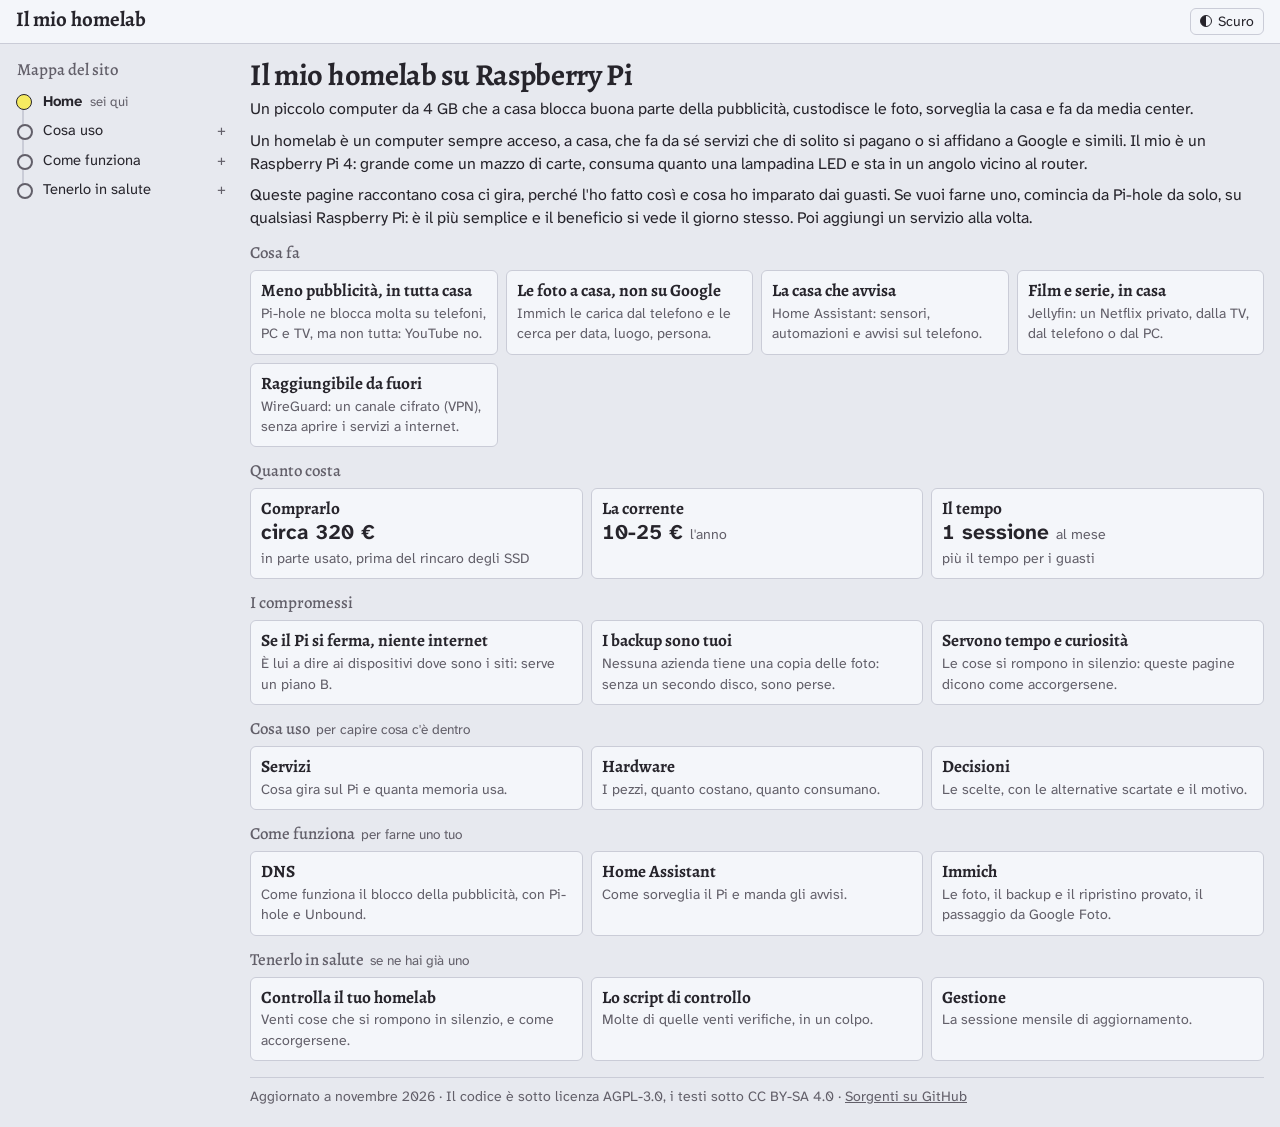
==== commit d6624e1a: "docs: limiti di Pi-hole, liste di blocco e frasi da retroscena tolte Co-Authored-By: Claude Opus 5.5" ====
--- a/index.html
+++ b/index.html
@@ -10,20 +10,19 @@
     <link rel="icon" href="data:,">
     <link rel="stylesheet" href="assets/caratteri/caratteri.css">
     <link rel="stylesheet" href="assets/stile-comune.css">
-    <link rel="stylesheet" href="assets/style.css">
     <script src="assets/sito.js"></script>
 </head>
 <body>
 <header class="barra">
     <a class="marchio" href="./">Il mio homelab</a>
     <span class="briciole"></span>
-    <span class="controlli"><button type="button" class="btn tema" id="tema"><i></i><span class="et">Scuro</span></button></span>
+    <span class="controlli"><button type="button" class="btn tema" id="tema" aria-label="Passa al tema scuro"><i></i><span class="et">Scuro</span></button></span>
 </header>
 <div class="pagina">
     <nav id="mappa" aria-label="Mappa del sito"></nav>
     <main>
         <h1>Il mio homelab su Raspberry Pi</h1>
-        <p>Un piccolo computer da 4 GB che a casa blocca la pubblicità, custodisce le foto,
+        <p>Un piccolo computer da 4 GB che a casa blocca buona parte della pubblicità, custodisce le foto,
         sorveglia la casa e fa da media center.</p>
         <p>Un homelab è un computer sempre acceso, a casa, che fa da sé servizi che di solito si
         pagano o si affidano a Google e simili. Il mio è un Raspberry Pi 4: grande come un mazzo di
@@ -35,8 +34,8 @@
         <section class="fila">
             <h2>Cosa fa</h2>
             <div class="riquadri larghi">
-                <a class="riquadro" href="pagina.html?doc=dns"><span class="r-titolo">Niente pubblicità, in tutta casa</span>
-                    <span class="r-nota">Pi-hole la blocca su telefoni, PC e TV, senza installare niente.</span></a>
+                <a class="riquadro" href="pagina.html?doc=dns"><span class="r-titolo">Meno pubblicità, in tutta casa</span>
+                    <span class="r-nota">Pi-hole ne blocca molta su telefoni, PC e TV, ma non tutta: YouTube no.</span></a>
                 <a class="riquadro" href="pagina.html?doc=immich"><span class="r-titolo">Le foto a casa, non su Google</span>
                     <span class="r-nota">Immich le carica dal telefono e le cerca per data, luogo, persona.</span></a>
                 <a class="riquadro" href="pagina.html?doc=home-assistant"><span class="r-titolo">La casa che avvisa</span>
--- a/assets/stile-comune.css
+++ b/assets/stile-comune.css
@@ -1,4 +1,4 @@
-/* Stile comune AlbGri - versione 2026-11-21
+/* Stile comune AlbGri - versione 2026-11-21.3
    Regole e motivi: progetto albgri-stile
    Questo file si copia nei progetti: le modifiche si fanno nell'originale e poi si ricopia.
    Caratteri: cartella caratteri/ accanto a questo file, da copiare insieme; caratteri.css va collegato prima. */
@@ -43,12 +43,21 @@
 
 /* ---- Base ---- */
 * { box-sizing: border-box; }
+/* il salto a un'ancora non deve finire sotto la barra fissa: altezza della barra piu' un margine */
+html { scroll-padding-top: 60px; }
 body { margin: 0; background: var(--bg); color: var(--ink); font: 16px/1.45 var(--sans); }
 :focus-visible { outline: 3px solid var(--segno); outline-offset: 2px; }
 p { margin: 0 0 8px; }
 input[type="checkbox"], input[type="radio"] { accent-color: var(--ink); }
 .tenue { color: var(--muted); }
 a.rimando { color: var(--segno); font-weight: 700; text-decoration: var(--sottolinea); text-underline-offset: 2px; background-image: var(--evidenzia); }
+pre { margin: 0 0 10px; padding: 8px 10px; overflow-x: auto; background: var(--surface); border: 1px solid var(--line); border-radius: 6px;
+  font: 14px/1.4 var(--mono); }
+code { font-family: var(--mono); font-size: .9em; }
+pre code { font-size: inherit; }
+/* codice in linea: --surface sul fondo (con --surface-2 non si vede), il fondo dentro una superficie */
+:not(pre) > code { padding: .1em .3em; background: var(--surface); border-radius: 4px; overflow-wrap: anywhere; }
+.scheda :not(pre) > code, .finestra :not(pre) > code { background: var(--bg); }
 
 /* ---- Guscio: barra, mappa, pagina ---- */
 .barra { position: sticky; top: 0; z-index: 5; display: flex; flex-wrap: wrap; align-items: baseline; gap: 2px 14px; padding: 8px 16px;
@@ -57,6 +66,8 @@
 .briciole, .aggiornato { font-size: .9rem; color: var(--muted); }
 .briciole a { color: inherit; }
 .aggiornato { margin-left: auto; }
+/* ripetizione nel piede di cio' che sul telefono sparisce dalla barra (la data) */
+.solo-telefono { display: none; }
 
 .pagina { display: grid; grid-template-columns: 216px minmax(0, 1fr); gap: 0 18px; align-items: start; padding: 14px 16px 20px; }
 
@@ -86,6 +97,11 @@
 /* ---- Contenuto: titoli, pulsanti, sezioni ripiegate ---- */
 main { min-width: 0; }
 h1 { font: 700 1.9rem/1.1 var(--serif); letter-spacing: -.01em; margin: 0 0 6px; }
+/* titoli di sezione ovunque; fila, scheda, mappa e finestra hanno i loro */
+h2 { font: 700 1.35rem/1.2 var(--serif); margin: 22px 0 6px; }
+h3 { font: 700 1.1rem/1.25 var(--serif); margin: 16px 0 4px; }
+/* il titolo raggiunto da un link e' "dove sei": lo stesso tratto del titolo di un riquadro */
+:is(h2, h3):target { text-decoration: underline 3px var(--accent); text-underline-offset: 3px; }
 .testata { display: flex; flex-wrap: wrap; gap: 6px 20px; align-items: center; justify-content: space-between; margin-bottom: 6px; }
 .testata h1 { margin: 0; }
 
@@ -110,7 +126,7 @@
 .fila { margin: 12px 0 0; }
 .fila > h2 { font: 500 1.05rem var(--serif); color: var(--muted); margin: 0 0 6px; }
 .fila > h2 small { font: .85rem var(--sans); margin-left: 6px; }
-/* auto-fit: ogni fila occupa tutta la larghezza, senza buchi a destra */
+/* auto-fit: le colonne arrivano al bordo destro; l'ultima riga puo' restare corta */
 .riquadri { display: grid; grid-template-columns: repeat(auto-fit, minmax(134px, 1fr)); gap: 8px; }
 /* riquadri di solo testo: piu' larghi, per stare su due o tre righe */
 .riquadri.larghi { grid-template-columns: repeat(auto-fit, minmax(210px, 1fr)); }
@@ -134,9 +150,10 @@
 .scheda { background: var(--surface); border: 1px solid var(--line); border-radius: 6px; padding: 10px 12px; }
 .scheda h2 { font: 700 1rem var(--sans); margin: 0 0 4px; }
 .grafico { position: relative; margin-top: 6px; }
-.grafico svg { display: block; width: 100%; touch-action: pan-y; }
-.grafico text { font: 12.5px var(--sans); fill: var(--muted); }
-.grafico text.valore { fill: var(--ink); font-weight: 700; }
+/* solo l'SVG figlio diretto: quello di una libreria (Plotly) sta piu' in basso e ha i suoi stili */
+.grafico > svg { display: block; width: 100%; touch-action: pan-y; }
+.grafico > svg text { font: 12.5px var(--sans); fill: var(--muted); }
+.grafico > svg text.valore { fill: var(--ink); font-weight: 700; }
 .g-banda { fill: var(--surface-2); }
 .g-griglia { stroke: var(--line); }
 .g-mirino { stroke: var(--muted); }
@@ -151,6 +168,20 @@
 .tabella { width: 100%; border-collapse: collapse; font-variant-numeric: tabular-nums; }
 .tabella th, .tabella td { padding: 3px 0; border-bottom: 1px solid var(--line); text-align: right; }
 .tabella th:first-child, .tabella td:first-child { text-align: left; }
+/* senza spazio due colonne di numeri allineati a destra si toccano */
+.tabella :is(th, td) + :is(th, td) { padding-left: 14px; }
+.tabella thead th { font-size: .88rem; color: var(--muted); vertical-align: bottom; border-bottom-color: var(--muted); }
+/* il giallo su centinaia di righe sarebbe rumore: link del colore del testo, sottolineato */
+.tabella a { color: inherit; text-underline-offset: 2px; }
+
+/* ---- Testi lunghi: documenti e guide dentro .documento ---- */
+.documento ul, .documento ol { margin: 0 0 8px; padding-left: 22px; }
+.documento li { margin-bottom: 2px; }
+.documento li > p { margin-bottom: 4px; }
+/* tabelle di testo: solo filetti orizzontali, a sinistra; larghe, scorrono di lato. Quelle di numeri restano .tabella */
+.documento table:not(.tabella) { display: block; max-width: 100%; overflow-x: auto; margin: 0 0 10px; border-collapse: collapse; }
+.documento table:not(.tabella) :is(th, td) { padding: 4px 14px 4px 0; border-bottom: 1px solid var(--line); text-align: left; vertical-align: top; }
+.documento table:not(.tabella) th { border-bottom-color: var(--muted); }
 
 /* ---- Piede ---- */
 .piede { margin-top: 16px; padding-top: 8px; border-top: 1px solid var(--line); font-size: .88rem; color: var(--muted); }
@@ -197,8 +228,14 @@
 
 /* ---- Telefono ---- */
 @media (max-width: 760px) {
+  /* marchio e controlli sulla prima riga, briciole sulla seconda: la barra ha un'altezza prevedibile */
+  .briciole { order: 1; flex-basis: 100%; }
+  .briciole:empty { display: none; }
+  html { scroll-padding-top: 90px; }
   .pagina { grid-template-columns: minmax(0, 1fr); padding: 10px 12px 60px; }
   .aggiornato { display: none; }
+  .solo-telefono { display: inline; }
+  .aggiornato + .controlli { margin-left: auto; }
   h1 { font-size: 1.55rem; }
   #mappa { position: fixed; inset: auto 0 0 0; top: auto; z-index: 20; max-height: 72vh; padding: 12px 16px 70px; background: var(--surface);
     border-top: 2px solid var(--ink); border-radius: 12px 12px 0 0; visibility: hidden; }
@@ -212,6 +249,7 @@
   .riquadri { display: flex; overflow-x: auto; scroll-snap-type: x proximity; margin: 0 -12px; padding: 0 12px 6px; scrollbar-width: thin; scrollbar-color: var(--line) transparent; }
   .riquadro { flex: 0 0 46%; scroll-snap-align: start; scroll-margin-left: 12px; }
   .storia { grid-template-columns: minmax(0, 1fr); }
+  .tabella :is(th, td) + :is(th, td) { padding-left: 8px; }
   .riquadri.larghi .riquadro { flex-basis: 72%; }
   .toast { bottom: 58px; }
   /* sul telefono i controlli restano nella barra, senza le scritte */
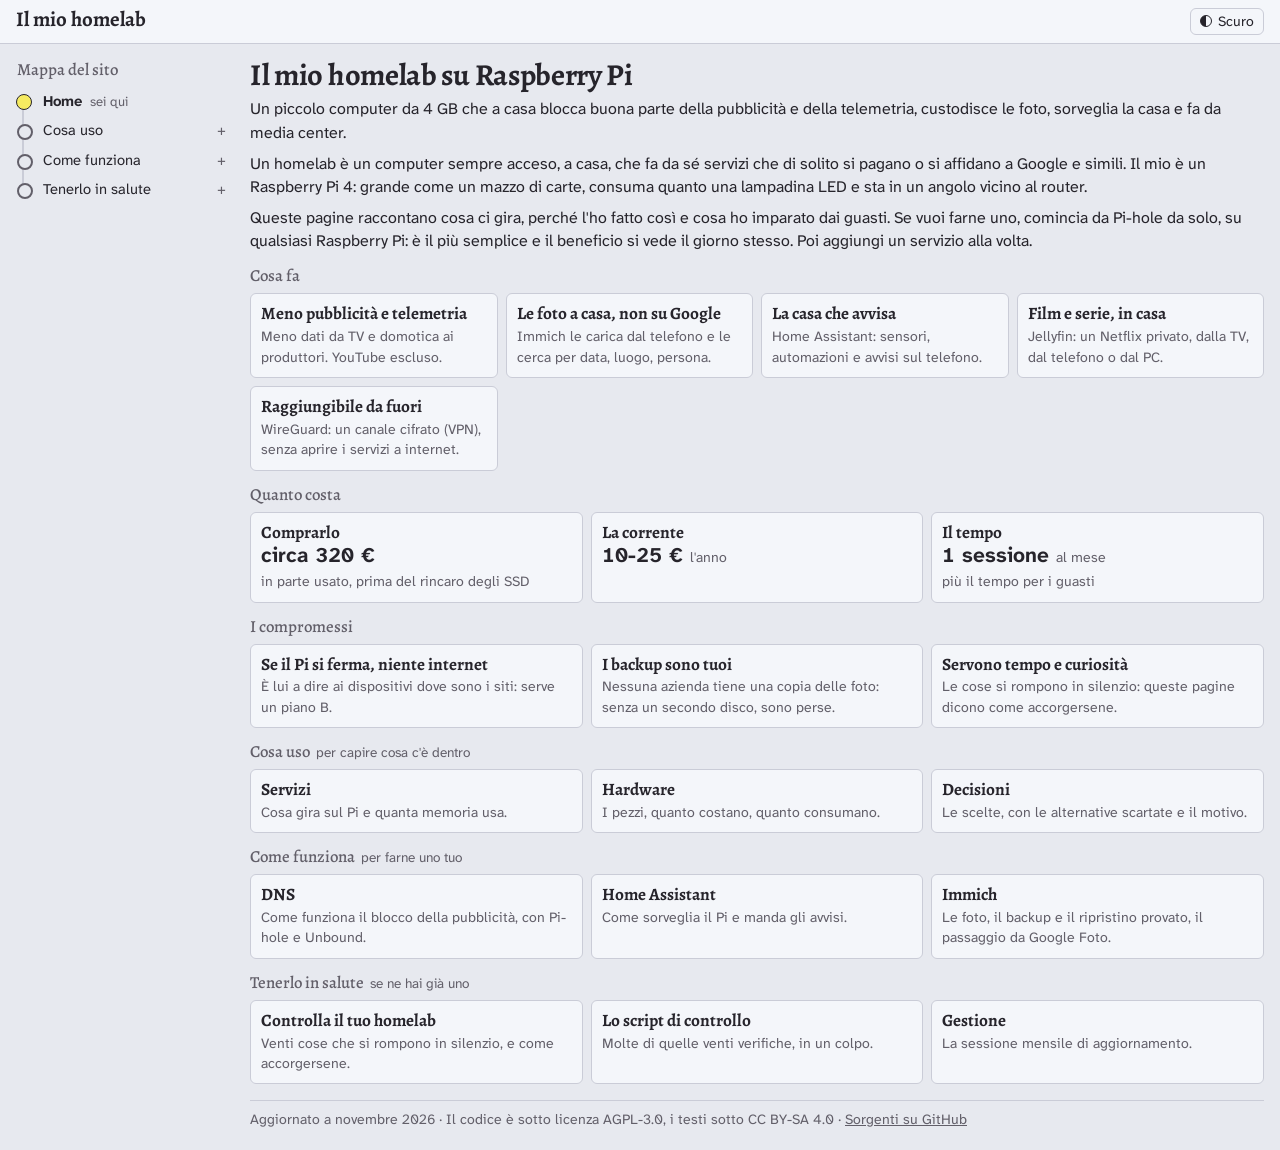
==== commit 4b52d220: "docs: telemetria fra i benefici di Pi-hole, CHANGELOG aggiornato Co-Authored-By: Claude Opus 5.5 <no" ====
--- a/index.html
+++ b/index.html
@@ -22,7 +22,7 @@
     <nav id="mappa" aria-label="Mappa del sito"></nav>
     <main>
         <h1>Il mio homelab su Raspberry Pi</h1>
-        <p>Un piccolo computer da 4 GB che a casa blocca buona parte della pubblicità, custodisce le foto,
+        <p>Un piccolo computer da 4 GB che a casa blocca buona parte della pubblicità e della telemetria, custodisce le foto,
         sorveglia la casa e fa da media center.</p>
         <p>Un homelab è un computer sempre acceso, a casa, che fa da sé servizi che di solito si
         pagano o si affidano a Google e simili. Il mio è un Raspberry Pi 4: grande come un mazzo di
@@ -34,8 +34,8 @@
         <section class="fila">
             <h2>Cosa fa</h2>
             <div class="riquadri larghi">
-                <a class="riquadro" href="pagina.html?doc=dns"><span class="r-titolo">Meno pubblicità, in tutta casa</span>
-                    <span class="r-nota">Pi-hole ne blocca molta su telefoni, PC e TV, ma non tutta: YouTube no.</span></a>
+                <a class="riquadro" href="pagina.html?doc=dns"><span class="r-titolo">Meno pubblicità e telemetria</span>
+                    <span class="r-nota">Meno dati da TV e domotica ai produttori. YouTube escluso.</span></a>
                 <a class="riquadro" href="pagina.html?doc=immich"><span class="r-titolo">Le foto a casa, non su Google</span>
                     <span class="r-nota">Immich le carica dal telefono e le cerca per data, luogo, persona.</span></a>
                 <a class="riquadro" href="pagina.html?doc=home-assistant"><span class="r-titolo">La casa che avvisa</span>
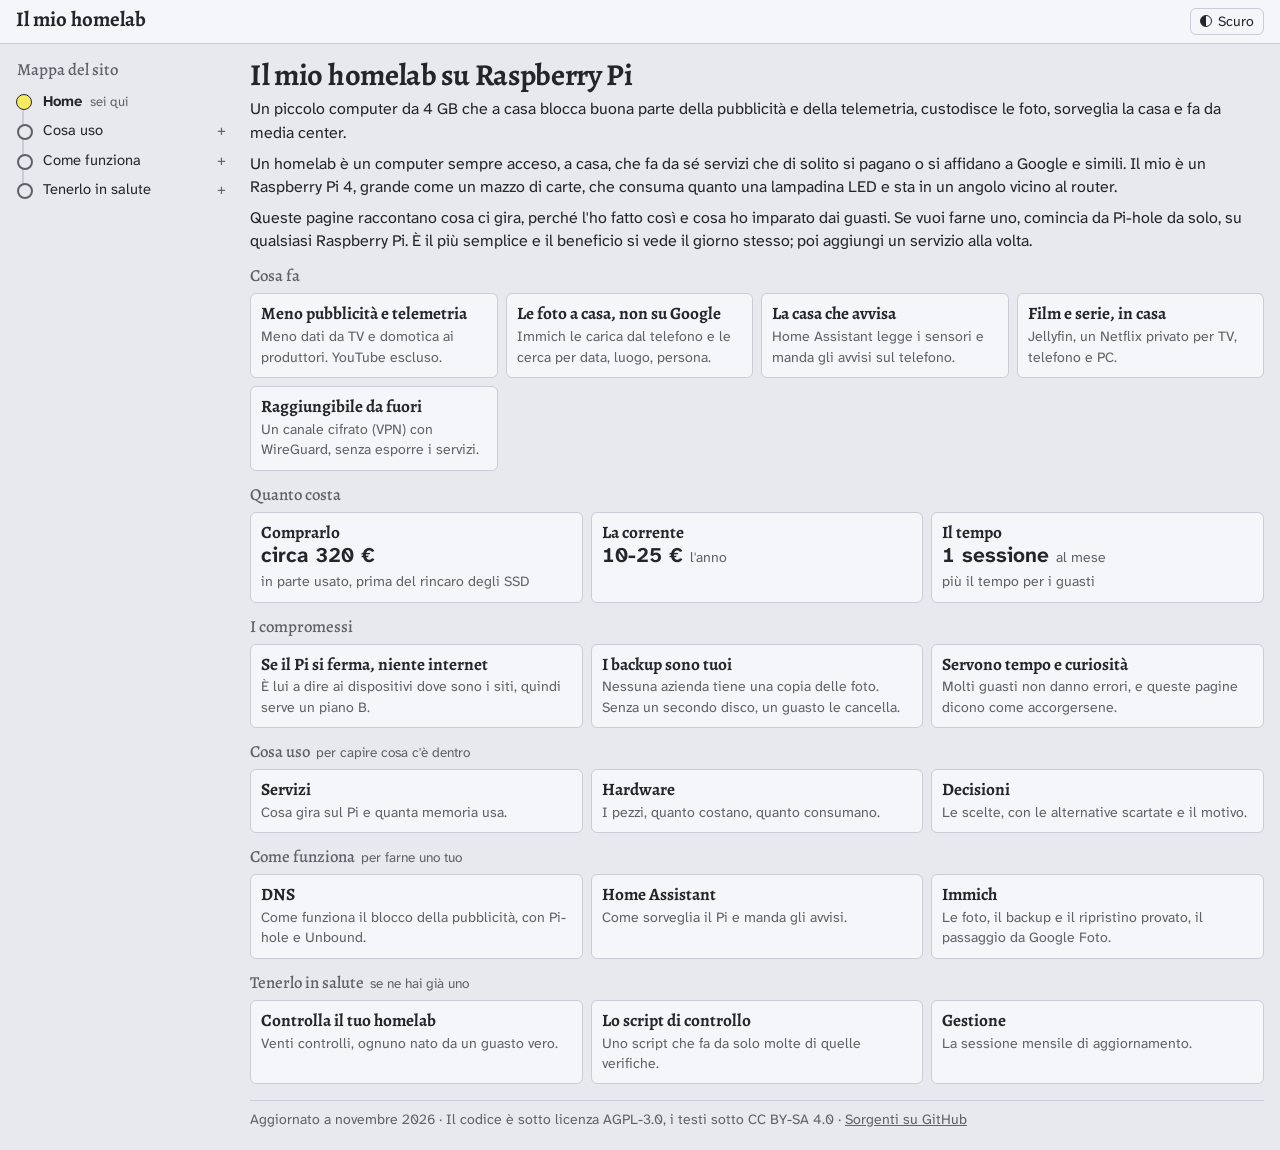
==== commit f95c4efa: "docs: testi riletti, meno tic di scrittura ricorrenti Meno due punti e antitesi, tolte le chiuse a e" ====
--- a/index.html
+++ b/index.html
@@ -25,11 +25,11 @@
         <p>Un piccolo computer da 4 GB che a casa blocca buona parte della pubblicità e della telemetria, custodisce le foto,
         sorveglia la casa e fa da media center.</p>
         <p>Un homelab è un computer sempre acceso, a casa, che fa da sé servizi che di solito si
-        pagano o si affidano a Google e simili. Il mio è un Raspberry Pi 4: grande come un mazzo di
-        carte, consuma quanto una lampadina LED e sta in un angolo vicino al router.</p>
+        pagano o si affidano a Google e simili. Il mio è un Raspberry Pi 4, grande come un mazzo di
+        carte, che consuma quanto una lampadina LED e sta in un angolo vicino al router.</p>
         <p>Queste pagine raccontano cosa ci gira, perché l'ho fatto così e cosa ho imparato dai
-        guasti. Se vuoi farne uno, comincia da Pi-hole da solo, su qualsiasi Raspberry Pi: è il più
-        semplice e il beneficio si vede il giorno stesso. Poi aggiungi un servizio alla volta.</p>
+        guasti. Se vuoi farne uno, comincia da Pi-hole da solo, su qualsiasi Raspberry Pi. È il più
+        semplice e il beneficio si vede il giorno stesso; poi aggiungi un servizio alla volta.</p>
 
         <section class="fila">
             <h2>Cosa fa</h2>
@@ -39,11 +39,11 @@
                 <a class="riquadro" href="pagina.html?doc=immich"><span class="r-titolo">Le foto a casa, non su Google</span>
                     <span class="r-nota">Immich le carica dal telefono e le cerca per data, luogo, persona.</span></a>
                 <a class="riquadro" href="pagina.html?doc=home-assistant"><span class="r-titolo">La casa che avvisa</span>
-                    <span class="r-nota">Home Assistant: sensori, automazioni e avvisi sul telefono.</span></a>
+                    <span class="r-nota">Home Assistant legge i sensori e manda gli avvisi sul telefono.</span></a>
                 <a class="riquadro" href="pagina.html?doc=servizi"><span class="r-titolo">Film e serie, in casa</span>
-                    <span class="r-nota">Jellyfin: un Netflix privato, dalla TV, dal telefono o dal PC.</span></a>
+                    <span class="r-nota">Jellyfin, un Netflix privato per TV, telefono e PC.</span></a>
                 <a class="riquadro" href="pagina.html?doc=servizi"><span class="r-titolo">Raggiungibile da fuori</span>
-                    <span class="r-nota">WireGuard: un canale cifrato (VPN), senza aprire i servizi a internet.</span></a>
+                    <span class="r-nota">Un canale cifrato (VPN) con WireGuard, senza esporre i servizi.</span></a>
             </div>
         </section>
 
@@ -65,11 +65,11 @@
             <h2>I compromessi</h2>
             <div class="riquadri larghi">
                 <a class="riquadro" href="pagina.html?doc=controlla#voce-2"><span class="r-titolo">Se il Pi si ferma, niente internet</span>
-                    <span class="r-nota">È lui a dire ai dispositivi dove sono i siti: serve un piano B.</span></a>
+                    <span class="r-nota">È lui a dire ai dispositivi dove sono i siti, quindi serve un piano B.</span></a>
                 <a class="riquadro" href="pagina.html?doc=controlla#voce-20"><span class="r-titolo">I backup sono tuoi</span>
-                    <span class="r-nota">Nessuna azienda tiene una copia delle foto: senza un secondo disco, sono perse.</span></a>
+                    <span class="r-nota">Nessuna azienda tiene una copia delle foto. Senza un secondo disco, un guasto le cancella.</span></a>
                 <a class="riquadro" href="pagina.html?doc=controlla"><span class="r-titolo">Servono tempo e curiosità</span>
-                    <span class="r-nota">Le cose si rompono in silenzio: queste pagine dicono come accorgersene.</span></a>
+                    <span class="r-nota">Molti guasti non danno errori, e queste pagine dicono come accorgersene.</span></a>
             </div>
         </section>
 
@@ -101,9 +101,9 @@
             <h2>Tenerlo in salute<small>se ne hai già uno</small></h2>
             <div class="riquadri larghi">
                 <a class="riquadro" href="pagina.html?doc=controlla"><span class="r-titolo">Controlla il tuo homelab</span>
-                    <span class="r-nota">Venti cose che si rompono in silenzio, e come accorgersene.</span></a>
+                    <span class="r-nota">Venti controlli, ognuno nato da un guasto vero.</span></a>
                 <a class="riquadro" href="pagina.html?doc=diagnostica"><span class="r-titolo">Lo script di controllo</span>
-                    <span class="r-nota">Molte di quelle venti verifiche, in un colpo.</span></a>
+                    <span class="r-nota">Uno script che fa da solo molte di quelle verifiche.</span></a>
                 <a class="riquadro" href="pagina.html?doc=gestione"><span class="r-titolo">Gestione</span>
                     <span class="r-nota">La sessione mensile di aggiornamento.</span></a>
             </div>
